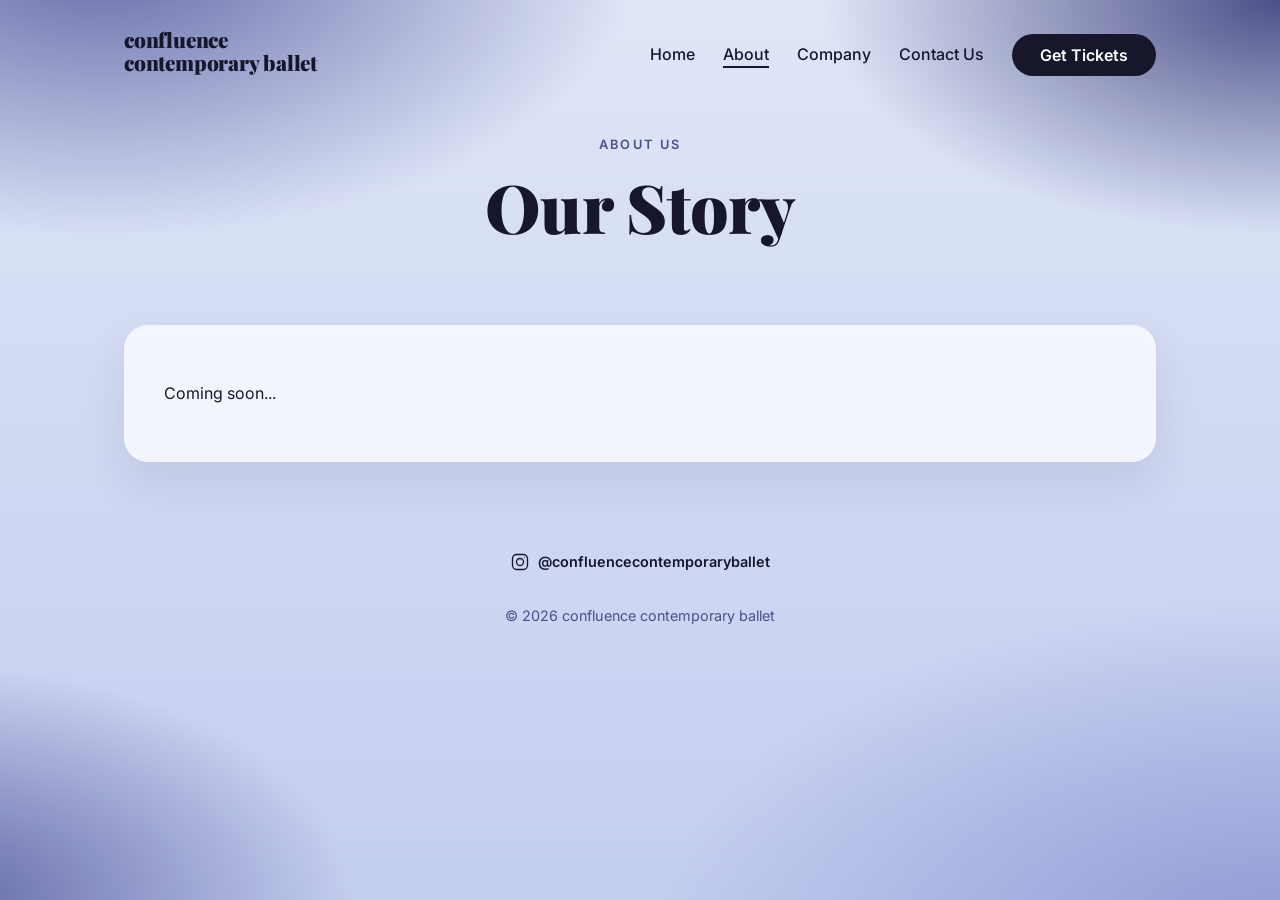
==== about.html @ 4d772738 "Add company website with homepage, about, and company pages" ====
<!DOCTYPE html>
<html lang="en">
<head>
<meta charset="UTF-8">
<meta name="viewport" content="width=device-width, initial-scale=1.0">
<title>About — confluence contemporary ballet</title>
<meta name="description" content="Learn about confluence contemporary ballet, a Raleigh-based contemporary ballet company.">
<link rel="stylesheet" href="css/style.css">
</head>
<body>

<header class="site-header">
  <nav class="nav">
    <a class="brand" href="index.html">
      <span>confluence</span>
      <span>contemporary ballet</span>
    </a>
    <ul class="nav-links">
      <li><a href="index.html">Home</a></li>
      <li><a href="about.html" aria-current="page">About</a></li>
      <li><a href="company.html">Company</a></li>
      <li><a href="https://forms.gle/iz8tWHMPqQycEwRt5" target="_blank" rel="noopener">Contact Us</a></li>
      <li><a class="btn" href="https://events.ticketleap.com/tickets/raleighfringe/interval">Get Tickets</a></li>
    </ul>
  </nav>
</header>

<main class="page">
  <section class="hero" style="padding-top: 2rem; padding-bottom: 1rem;">
    <p class="eyebrow">About Us</p>
    <h1>Our Story</h1>
  </section>

  <section class="section">
    <div class="section-card">
      <p>
        Coming soon...
      </p>
    </div>
  </section>
</main>

<footer class="site-footer page">
  <a class="social-link" href="https://www.instagram.com/confluencecontemporaryballet/" target="_blank" rel="noopener" aria-label="confluence contemporary ballet on Instagram">
    <svg viewBox="0 0 24 24" fill="none" stroke="currentColor" stroke-width="1.6" stroke-linecap="round" stroke-linejoin="round" aria-hidden="true">
      <rect x="3" y="3" width="18" height="18" rx="5"/>
      <circle cx="12" cy="12" r="4.2"/>
      <circle cx="17.4" cy="6.6" r="0.6" fill="currentColor" stroke="none"/>
    </svg>
    <span>@confluencecontemporaryballet</span>
  </a>
  <p>&copy; 2026 confluence contemporary ballet</p>
</footer>

</body>
</html>
---- css/style.css ----
/* confluence contemporary ballet — shared styles */

@import url('https://fonts.googleapis.com/css2?family=Playfair+Display:wght@700;900&family=Inter:wght@400;500;600&display=swap');

:root {
  --bg-pale: #dfe6f7;
  --bg-mid: #c3cdef;
  --blob-mid: #9099d4;
  --blob-deep: #6469a8;
  --blob-darkest: #4d5089;
  --ink: #17172c;
  --white: #ffffff;
  --white-soft: rgba(255, 255, 255, 0.72);
  --max-width: 1080px;
}

* {
  box-sizing: border-box;
}

html {
  scroll-behavior: smooth;
}

body {
  margin: 0;
  font-family: 'Inter', -apple-system, BlinkMacSystemFont, sans-serif;
  color: var(--ink);
  background-color: var(--bg-pale);
  background-image:
    radial-gradient(ellipse 60% 45% at 8% -5%, var(--blob-deep) 0%, transparent 70%),
    radial-gradient(ellipse 55% 40% at 100% 0%, var(--blob-darkest) 0%, transparent 65%),
    radial-gradient(ellipse 70% 55% at 100% 105%, var(--blob-mid) 0%, transparent 70%),
    radial-gradient(ellipse 50% 40% at -5% 100%, var(--blob-deep) 0%, transparent 65%),
    linear-gradient(180deg, var(--bg-pale) 0%, var(--bg-mid) 100%);
  background-attachment: fixed;
  min-height: 100vh;
  line-height: 1.6;
}

h1, h2, h3, .brand {
  font-family: 'Playfair Display', Georgia, serif;
  font-weight: 900;
  letter-spacing: -0.01em;
  margin: 0 0 0.4em;
}

a {
  color: inherit;
}

img {
  max-width: 100%;
}

/* ---------- layout shell ---------- */

.page {
  max-width: var(--max-width);
  margin: 0 auto;
  padding: 0 1.5rem;
}

/* ---------- nav ---------- */

.site-header {
  padding: 1.75rem 0 0.5rem;
}

.nav {
  max-width: var(--max-width);
  margin: 0 auto;
  padding: 0 1.5rem;
  display: flex;
  align-items: center;
  justify-content: space-between;
  flex-wrap: wrap;
  gap: 1rem;
}

.brand {
  font-size: 1.3rem;
  line-height: 1.1;
  text-decoration: none;
  color: var(--ink);
}

.brand span {
  display: block;
}

.nav-links {
  display: flex;
  align-items: center;
  gap: 1.75rem;
  list-style: none;
  margin: 0;
  padding: 0;
  font-weight: 500;
}

.nav-links a {
  text-decoration: none;
  color: var(--ink);
  padding-bottom: 2px;
  border-bottom: 2px solid transparent;
  transition: border-color 0.2s ease;
}

.nav-links a:hover,
.nav-links a[aria-current="page"] {
  border-bottom-color: var(--ink);
}

.nav-links .btn {
  color: var(--white);
  border-bottom: none;
  padding-bottom: 0.8rem;
}

/* ---------- buttons ---------- */

.btn {
  display: inline-block;
  text-align: center;
  line-height: 1;
  text-box-trim: trim-both;
  text-box-edge: cap alphabetic;
  background: var(--ink);
  color: var(--white);
  text-decoration: none;
  font-weight: 600;
  padding: 0.8rem 1.75rem;
  border-radius: 999px;
  transition: transform 0.15s ease, background 0.2s ease;
}

.btn:hover {
  background: var(--blob-darkest);
  transform: translateY(-1px);
}

.btn-outline {
  background: transparent;
  color: var(--ink);
  border: 2px solid var(--ink);
  padding: calc(0.75rem - 2px) calc(1.75rem - 2px);
}

.btn-outline:hover {
  background: var(--ink);
  color: var(--white);
}

/* ---------- hero ---------- */

.hero {
  padding: 4rem 0 3rem;
  text-align: center;
}

.hero .eyebrow {
  text-transform: uppercase;
  letter-spacing: 0.18em;
  font-size: 0.8rem;
  font-weight: 600;
  color: var(--blob-darkest);
  margin-bottom: 1rem;
}

.hero h1 {
  font-size: clamp(2.6rem, 6vw, 4.2rem);
  line-height: 1.05;
}

.hero p.lede {
  max-width: 42ch;
  margin: 1rem auto 0;
  font-size: 1.15rem;
}

.dancers {
  display: flex;
  justify-content: center;
  margin: 2.5rem auto 0;
  max-width: 640px;
}

.dancers img {
  width: 100%;
  height: auto;
}

/* ---------- show card ---------- */

.show-card {
  background: var(--white-soft);
  backdrop-filter: blur(6px);
  border-radius: 28px;
  padding: 2.5rem;
  margin: 2rem auto 4rem;
  max-width: 720px;
  text-align: center;
  box-shadow: 0 20px 45px rgba(30, 33, 70, 0.12);
}

.show-card .show-title {
  font-size: clamp(2rem, 4vw, 2.75rem);
  margin-bottom: 0.25rem;
}

.show-card .show-sub {
  font-weight: 600;
  color: var(--blob-darkest);
  margin-bottom: 1.5rem;
}

.show-meta {
  display: grid;
  gap: 0.6rem;
  font-size: 1.05rem;
  margin-bottom: 2rem;
}

.show-meta strong {
  font-weight: 600;
}

.featuring {
  margin-top: 2.5rem;
  padding-top: 1.75rem;
  border-top: 1px solid rgba(23, 23, 44, 0.15);
}

.featuring h3 {
  font-size: 1rem;
  font-family: 'Inter', sans-serif;
  font-weight: 600;
  text-transform: uppercase;
  letter-spacing: 0.12em;
  margin-bottom: 0.75rem;
}

.featuring ul {
  list-style: none;
  padding: 0;
  margin: 0;
  display: flex;
  flex-wrap: wrap;
  justify-content: center;
  gap: 0.5rem 1.25rem;
  font-size: 1.05rem;
}

/* ---------- generic sections ---------- */

.section {
  padding: 2.5rem 0;
}

.section-card {
  background: var(--white-soft);
  backdrop-filter: blur(6px);
  border-radius: 24px;
  padding: 2.5rem;
  box-shadow: 0 20px 45px rgba(30, 33, 70, 0.1);
}

.section-card + .section-card {
  margin-top: 1.5rem;
}

.intro {
  max-width: 62ch;
}

/* ---------- company grid ---------- */

.company-grid {
  display: flex;
  flex-direction: column;
  gap: 1.75rem;
  margin-top: 2rem;
}

.member-card {
  background: var(--white-soft);
  backdrop-filter: blur(6px);
  border-radius: 24px;
  padding: 2rem;
  display: flex;
  align-items: flex-start;
  gap: 2rem;
  text-align: left;
  box-shadow: 0 15px 35px rgba(30, 33, 70, 0.1);
}

.member-photo {
  flex: none;
  width: 108px;
  height: 108px;
  border-radius: 50%;
  background: linear-gradient(155deg, var(--blob-mid), var(--blob-deep));
  display: flex;
  align-items: center;
  justify-content: center;
  color: var(--white);
  font-family: 'Playfair Display', serif;
  font-weight: 700;
  font-size: 1.9rem;
}

.member-info {
  min-width: 0;
}

.member-card h3 {
  font-size: 1.3rem;
  margin: 0 0 0.15rem;
}

.member-role {
  font-weight: 600;
  color: var(--blob-darkest);
  font-size: 0.95rem;
  margin: 0 0 0.5rem;
}

.member-bio {
  font-size: 0.95rem;
  margin: 0;
}

@media (max-width: 560px) {
  .member-card {
    flex-direction: column;
    text-align: center;
  }
}

/* ---------- footer ---------- */

.site-footer {
  padding: 3rem 0 2.5rem;
  text-align: center;
  font-size: 0.9rem;
  color: var(--blob-darkest);
}

.social-link {
  display: inline-flex;
  align-items: center;
  gap: 0.5rem;
  margin-bottom: 1rem;
  color: var(--ink);
  text-decoration: none;
  font-weight: 600;
  transition: color 0.2s ease;
}

.social-link:hover {
  color: var(--blob-darkest);
}

.social-link svg {
  width: 20px;
  height: 20px;
  flex: none;
}

@media (max-width: 640px) {
  .nav {
    flex-direction: column;
    align-items: flex-start;
  }
  .nav-links {
    width: 100%;
    justify-content: space-between;
  }
}
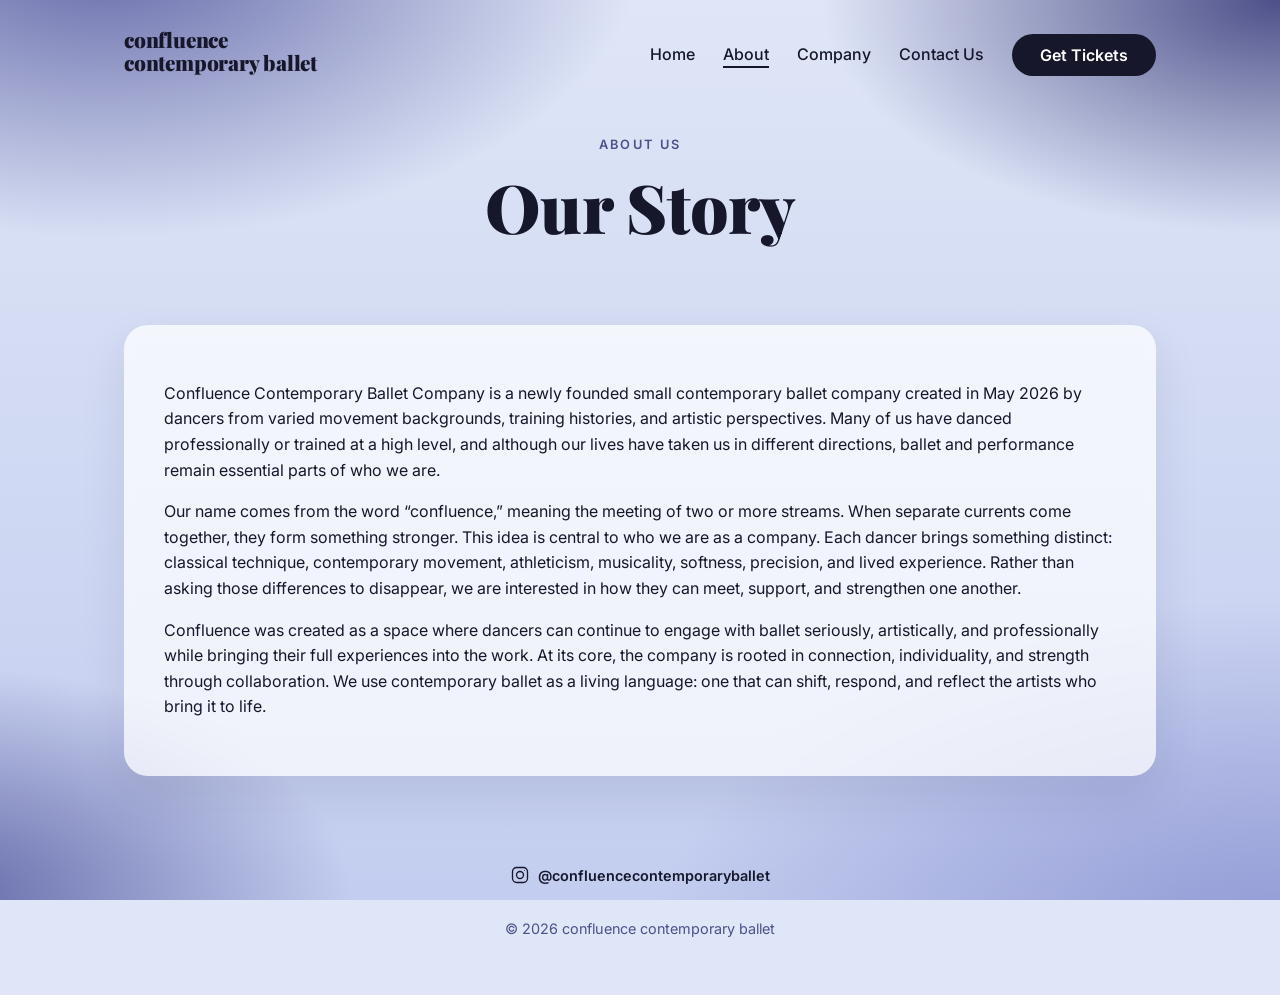
==== commit a2be0f8c: "Add company info and full member bios" ====
--- a/about.html
+++ b/about.html
@@ -33,9 +33,9 @@
 
   <section class="section">
     <div class="section-card">
-      <p>
-        Coming soon...
-      </p>
+      <p>Confluence Contemporary Ballet Company is a newly founded small contemporary ballet company created in May 2026 by dancers from varied movement backgrounds, training histories, and artistic perspectives. Many of us have danced professionally or trained at a high level, and although our lives have taken us in different directions, ballet and performance remain essential parts of who we are.</p>
+      <p>Our name comes from the word “confluence,” meaning the meeting of two or more streams. When separate currents come together, they form something stronger. This idea is central to who we are as a company. Each dancer brings something distinct: classical technique, contemporary movement, athleticism, musicality, softness, precision, and lived experience. Rather than asking those differences to disappear, we are interested in how they can meet, support, and strengthen one another.</p>
+      <p>Confluence was created as a space where dancers can continue to engage with ballet seriously, artistically, and professionally while bringing their full experiences into the work. At its core, the company is rooted in connection, individuality, and strength through collaboration. We use contemporary ballet as a living language: one that can shift, respond, and reflect the artists who bring it to life.</p>
     </div>
   </section>
 </main>
--- a/css/style.css
+++ b/css/style.css
@@ -20,6 +20,10 @@
 
 html {
   scroll-behavior: smooth;
+}
+
+html, body {
+  overflow-x: hidden;
 }
 
 body {
@@ -107,9 +111,14 @@
   transition: border-color 0.2s ease;
 }
 
-.nav-links a:hover,
 .nav-links a[aria-current="page"] {
   border-bottom-color: var(--ink);
+}
+
+@media (hover: hover) {
+  .nav-links a:hover {
+    border-bottom-color: var(--ink);
+  }
 }
 
 .nav-links .btn {
@@ -171,11 +180,19 @@
 .hero h1 {
   font-size: clamp(2.6rem, 6vw, 4.2rem);
   line-height: 1.05;
+  overflow-wrap: break-word;
+}
+
+@media (max-width: 480px) {
+  .hero h1 {
+    font-size: clamp(2rem, 9vw, 2.6rem);
+  }
 }
 
 .hero p.lede {
   max-width: 42ch;
   margin: 1rem auto 0;
+  padding: 0 1rem;
   font-size: 1.15rem;
 }
 
@@ -308,6 +325,13 @@
   font-family: 'Playfair Display', serif;
   font-weight: 700;
   font-size: 1.9rem;
+  overflow: hidden;
+}
+
+.member-photo img {
+  width: 100%;
+  height: 100%;
+  object-fit: cover;
 }
 
 .member-info {
@@ -328,12 +352,20 @@
 
 .member-bio {
   font-size: 0.95rem;
-  margin: 0;
+}
+
+.member-bio p {
+  margin: 0 0 0.85rem;
+}
+
+.member-bio p:last-child {
+  margin-bottom: 0;
 }
 
 @media (max-width: 560px) {
   .member-card {
     flex-direction: column;
+    align-items: center;
     text-align: center;
   }
 }
@@ -375,6 +407,15 @@
   }
   .nav-links {
     width: 100%;
-    justify-content: space-between;
-  }
-}
+    flex-wrap: wrap;
+    gap: 0.6rem 1.1rem;
+  }
+  .nav-links li:last-child {
+    flex: 1 1 100%;
+  }
+  .nav-links .btn {
+    display: block;
+    width: 100%;
+    padding-bottom: 0.8rem;
+  }
+}
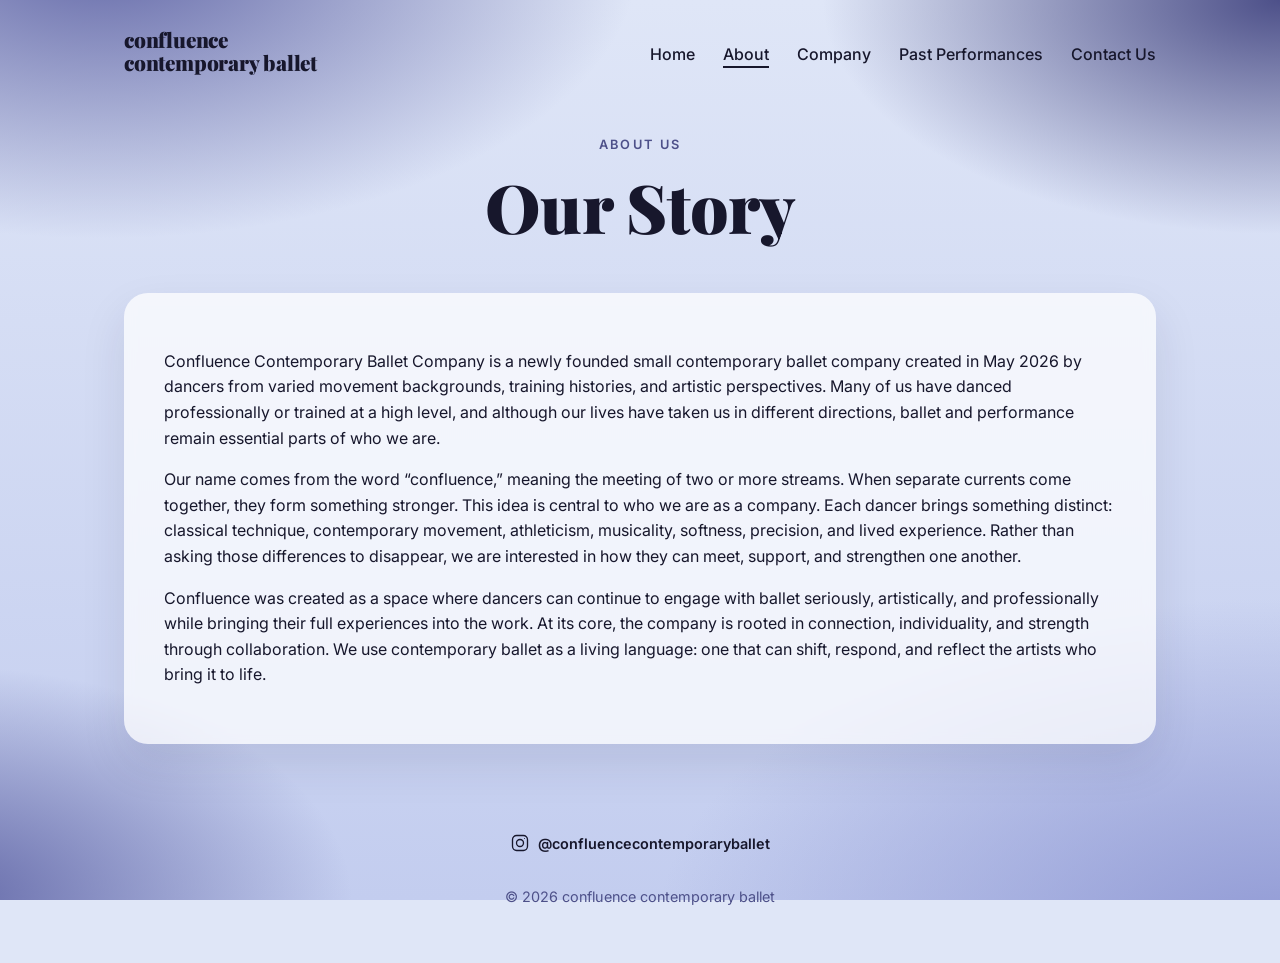
==== commit 50bbc2a5: "Add a Past Performances page with the INTERVAL recap and photo gallery and remove the ticket link" ====
--- a/about.html
+++ b/about.html
@@ -5,6 +5,10 @@
 <meta name="viewport" content="width=device-width, initial-scale=1.0">
 <title>About — confluence contemporary ballet</title>
 <meta name="description" content="Learn about confluence contemporary ballet, a Raleigh-based contemporary ballet company.">
+<link rel="icon" href="favicon.ico" sizes="any">
+<link rel="icon" type="image/png" sizes="32x32" href="img/favicon-32.png">
+<link rel="icon" type="image/png" sizes="16x16" href="img/favicon-16.png">
+<link rel="apple-touch-icon" href="img/apple-touch-icon.png">
 <link rel="stylesheet" href="css/style.css">
 </head>
 <body>
@@ -19,8 +23,8 @@
       <li><a href="index.html">Home</a></li>
       <li><a href="about.html" aria-current="page">About</a></li>
       <li><a href="company.html">Company</a></li>
+      <li><a href="past-performances.html">Past Performances</a></li>
       <li><a href="https://forms.gle/iz8tWHMPqQycEwRt5" target="_blank" rel="noopener">Contact Us</a></li>
-      <li><a class="btn" href="https://events.ticketleap.com/tickets/raleighfringe/interval">Get Tickets</a></li>
     </ul>
   </nav>
 </header>
@@ -31,7 +35,7 @@
     <h1>Our Story</h1>
   </section>
 
-  <section class="section">
+  <section class="section section-tight-top">
     <div class="section-card">
       <p>Confluence Contemporary Ballet Company is a newly founded small contemporary ballet company created in May 2026 by dancers from varied movement backgrounds, training histories, and artistic perspectives. Many of us have danced professionally or trained at a high level, and although our lives have taken us in different directions, ballet and performance remain essential parts of who we are.</p>
       <p>Our name comes from the word “confluence,” meaning the meeting of two or more streams. When separate currents come together, they form something stronger. This idea is central to who we are as a company. Each dancer brings something distinct: classical technique, contemporary movement, athleticism, musicality, softness, precision, and lived experience. Rather than asking those differences to disappear, we are interested in how they can meet, support, and strengthen one another.</p>
--- a/css/style.css
+++ b/css/style.css
@@ -221,6 +221,11 @@
   box-shadow: 0 20px 45px rgba(30, 33, 70, 0.12);
 }
 
+.show-card--compact {
+  margin-top: 0.5rem;
+  margin-bottom: 0.5rem;
+}
+
 .show-card .show-title {
   font-size: clamp(2rem, 4vw, 2.75rem);
   margin-bottom: 0.25rem;
@@ -269,10 +274,29 @@
   font-size: 1.05rem;
 }
 
+.costume-divider {
+  margin: 1rem 0;
+  border: none;
+  border-top: 1px solid rgba(23, 23, 44, 0.15);
+}
+
+.costume-credit {
+  margin: 0;
+  font-size: 1.05rem;
+}
+
 /* ---------- generic sections ---------- */
 
 .section {
   padding: 2.5rem 0;
+}
+
+.section-tight-bottom {
+  padding-bottom: 0.5rem;
+}
+
+.section-tight-top {
+  padding-top: 0.5rem;
 }
 
 .section-card {
@@ -370,6 +394,44 @@
   }
 }
 
+/* ---------- photo grid ---------- */
+
+.photo-grid {
+  columns: 3 220px;
+  column-gap: 1rem;
+  margin-top: 1rem;
+}
+
+.photo-grid img {
+  display: block;
+  width: 100%;
+  margin: 0 0 1rem;
+  border-radius: 16px;
+  box-shadow: 0 15px 35px rgba(30, 33, 70, 0.1);
+}
+
+@media (max-width: 420px) {
+  .photo-grid {
+    columns: 1;
+  }
+}
+
+.photo-credit {
+  margin-top: 0.75rem;
+  text-align: center;
+  font-size: 0.85rem;
+  color: var(--blob-darkest);
+}
+
+.photo-credit a {
+  text-decoration: underline;
+  text-decoration-color: rgba(23, 23, 44, 0.3);
+}
+
+.photo-credit a:hover {
+  text-decoration-color: currentColor;
+}
+
 /* ---------- footer ---------- */
 
 .site-footer {
